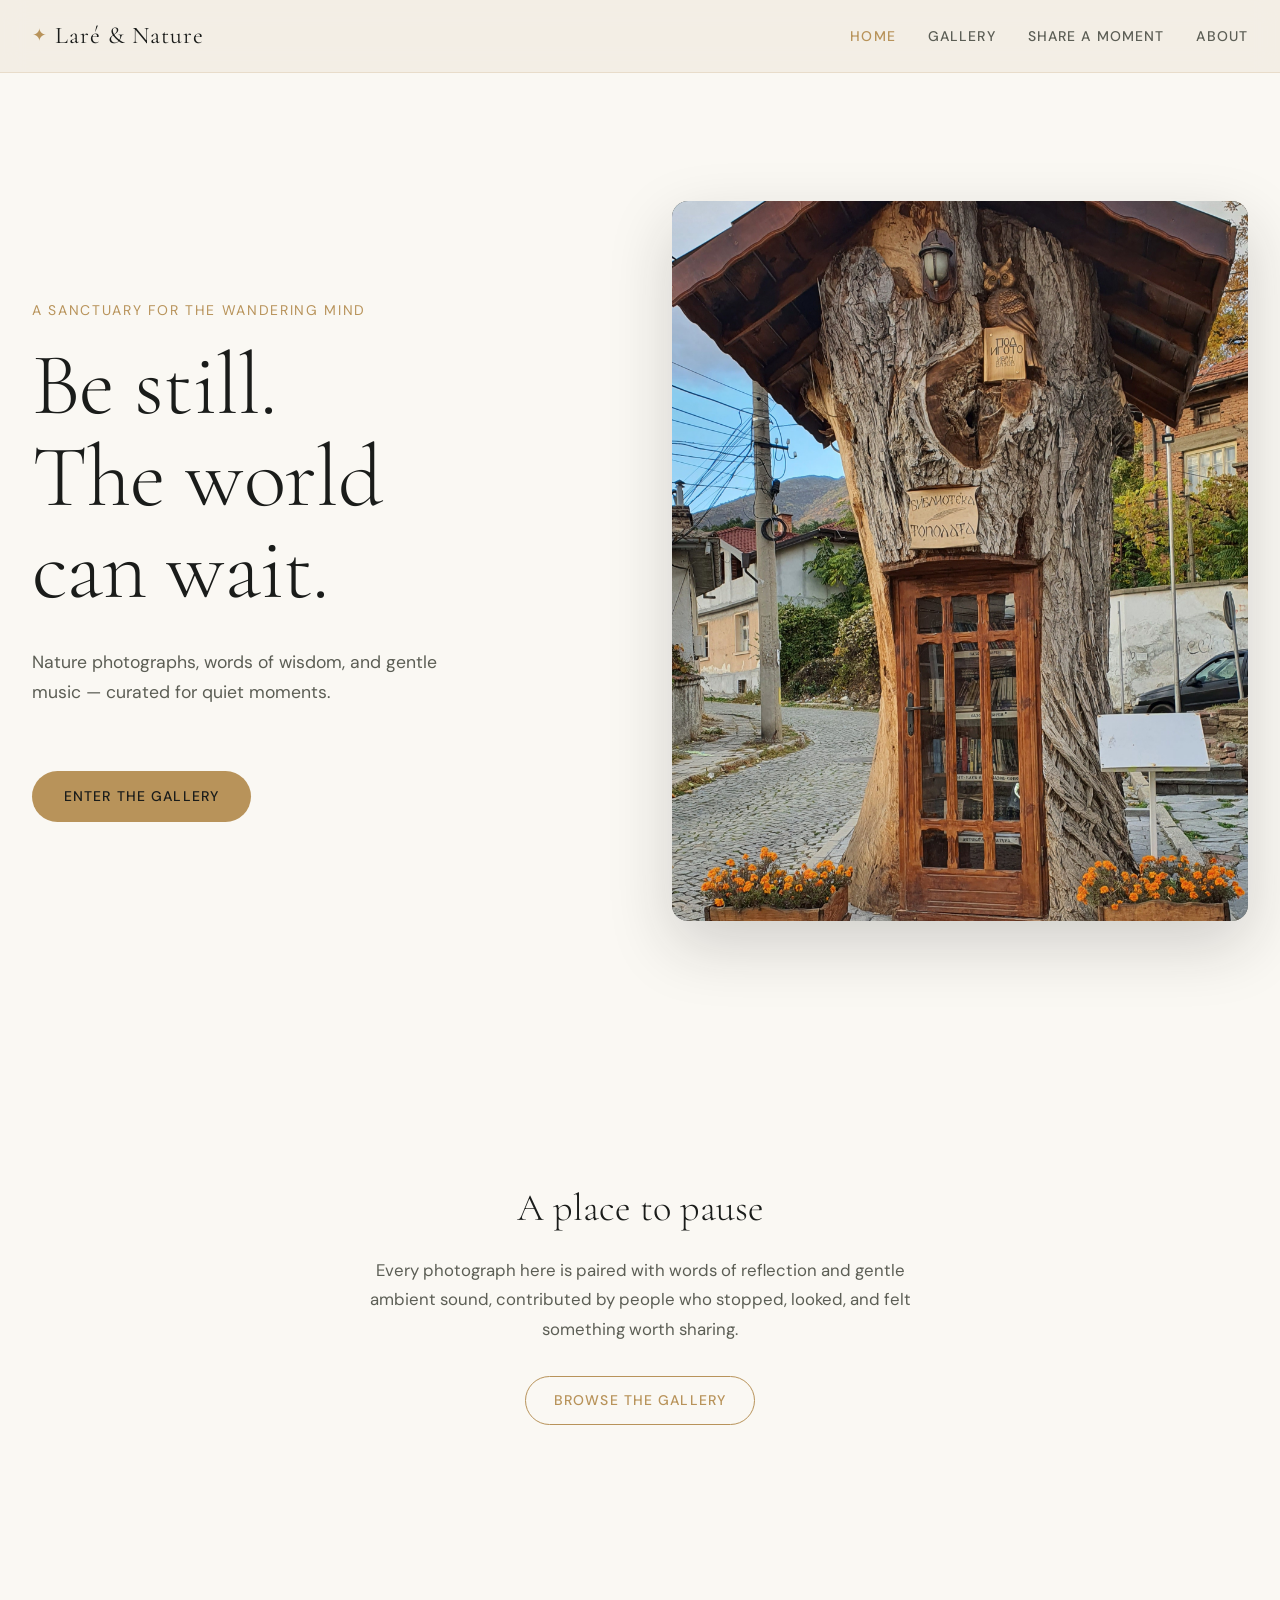
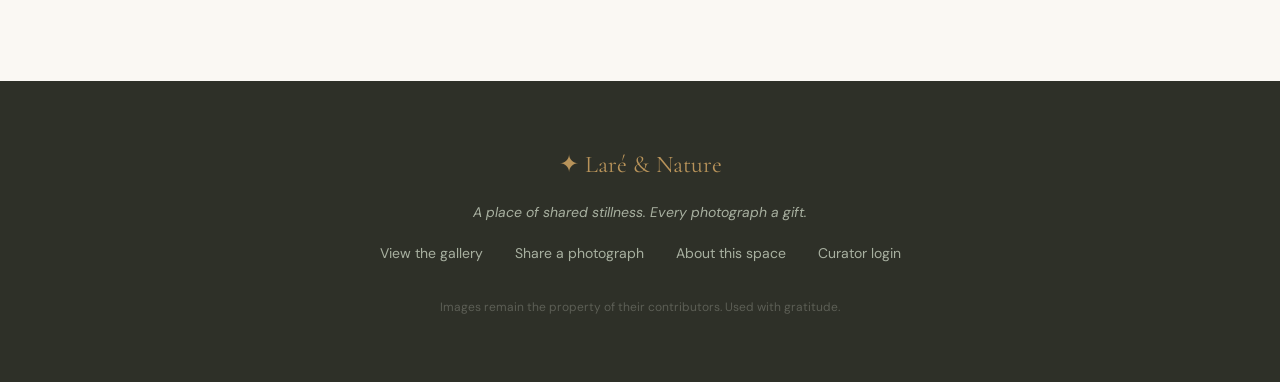
==== index.html @ 1835bf88 "Navigation and image update" ====
<!DOCTYPE html>
<html lang="en">
<head>
  <meta charset="UTF-8" />
  <meta name="viewport" content="width=device-width, initial-scale=1.0" />
  <meta name="description" content="Laré & Nature — a calm space for nature, wisdom, and stillness. Browse beautiful nature photographs paired with words of reflection." />
  <title>Laré & Nature — Find Your Stillness</title>
  <link rel="stylesheet" href="css/main.css" />
  <link rel="preconnect" href="https://fonts.googleapis.com" />
  <link rel="preconnect" href="https://fonts.gstatic.com" crossorigin />
  <link href="https://fonts.googleapis.com/css2?family=Cormorant+Garamond:ital,wght@0,300;0,400;1,300;1,400&family=DM+Sans:wght@300;400;500&display=swap" rel="stylesheet" />
</head>
<body>

  <!-- Skip to main content link for screen readers -->
  <a href="#main-content" class="skip-link">Skip to main content</a>

  <!-- ===== HEADER ===== -->
  <header class="site-header" role="banner">
    <div class="header-inner">
      <a href="index.html" class="logo" aria-label="Laré and Nature home">
        <span class="logo-mark" aria-hidden="true">✦</span>
        <span class="logo-text">Laré &amp; Nature</span>
      </a>
      <nav class="site-nav" aria-label="Main navigation">
        <ul role="list">
          <li><a href="index.html" aria-current="page">Home</a></li>
          <li><a href="pages/gallery.html">Gallery</a></li>
          <li><a href="pages/submit.html">Share a Moment</a></li>
          <li><a href="pages/about.html">About</a></li>
        </ul>
      </nav>
      <button class="nav-toggle" aria-controls="mobile-nav" aria-expanded="false" aria-label="Open navigation menu">
        <span aria-hidden="true">☰</span>
      </button>
    </div>
    <nav id="mobile-nav" class="mobile-nav" aria-label="Mobile navigation" hidden>
      <ul role="list">
        <li><a href="index.html">Home</a></li>
        <li><a href="pages/gallery.html">Gallery</a></li>
        <li><a href="pages/submit.html">Share a Moment</a></li>
        <li><a href="pages/about.html">About</a></li>
      </ul>
    </nav>
  </header>

  <!-- ===== HERO ===== -->
  <main id="main-content">
    <section class="hero" aria-labelledby="hero-heading">
      <div class="hero-text">
        <p class="hero-eyebrow">A sanctuary for the wandering mind</p>
        <h1 id="hero-heading">Be still.<br />The world<br />can wait.</h1>
        <p class="hero-sub">Nature photographs, words of wisdom, and gentle music — curated for quiet moments.</p>
        <a href="pages/gallery.html" class="btn-primary">Enter the gallery</a>
      </div>
      <div class="hero-image-frame">
        <!--
          ⚙️  REPLACE THIS IMAGE
          Put your photo file in the /images folder (e.g. images/hero.jpg)
          then update the src below to match.
        -->
        <img
          src="images/hero.jpg"
          alt="A peaceful nature scene — replace this description with what your photo shows"
          class="hero-photo"
        />
      </div>
    </section>

    <!-- Quiet supporting section so the homepage has a little more presence -->
    <section class="home-intro" aria-labelledby="home-intro-heading">
      <h2 id="home-intro-heading">A place to pause</h2>
      <p>Every photograph here is paired with words of reflection and gentle ambient sound, contributed by people who stopped, looked, and felt something worth sharing.</p>
      <a href="pages/gallery.html" class="btn-secondary">Browse the gallery</a>
    </section>
  </main>

  <!-- ===== FOOTER ===== -->
  <footer class="site-footer" role="contentinfo">
    <div class="footer-inner">
      <p class="footer-logo">✦ Laré &amp; Nature</p>
      <p class="footer-line">A place of shared stillness. Every photograph a gift.</p>
      <nav aria-label="Footer navigation">
        <ul class="footer-links" role="list">
          <li><a href="pages/gallery.html">View the gallery</a></li>
          <li><a href="pages/submit.html">Share a photograph</a></li>
          <li><a href="pages/about.html">About this space</a></li>
          <li><a href="admin/review.html">Curator login</a></li>
        </ul>
      </nav>
      <p class="footer-copy">Images remain the property of their contributors. Used with gratitude.</p>
    </div>
  </footer>

  <script src="js/nav.js"></script>
</body>
</html>
---- css/main.css ----
/* =============================================
   SERENSCAPE — Main Stylesheet
   Design language: deep forest, stone, water-light
   Typefaces: Cormorant Garamond (display) + DM Sans (body)
   ============================================= */

/* ===== TOKENS ===== */
:root {
  /* Palette */
  --ink:        #1a1c1a;     /* near-black, forest floor */
  --bark:       #2e3028;     /* deep olive-brown */
  --stone:      #5c5e55;     /* muted mid grey-green */
  --mist:       #a8b0a0;     /* pale sage */
  --parchment:  #f2ede4;     /* warm off-white */
  --cream:      #faf8f3;     /* page background */
  --gold:       #b8935a;     /* warm amber accent */
  --gold-pale:  #dfc49a;     /* lighter gold for hover */
  --water:      #7a9e9f;     /* cool sage-teal for links */

  /* Type scale */
  --display:    clamp(3rem, 7vw, 5.5rem);
  --h2:         clamp(1.75rem, 3vw, 2.5rem);
  --h3:         1.25rem;
  --body:       1rem;
  --small:      0.875rem;
  --xs:         0.75rem;

  /* Spacing */
  --space-xs:   0.5rem;
  --space-sm:   1rem;
  --space-md:   2rem;
  --space-lg:   4rem;
  --space-xl:   8rem;

  /* Radius */
  --r-sm:       4px;
  --r-md:       8px;
  --r-lg:       16px;

  /* Motion */
  --ease-out:   cubic-bezier(0.22, 1, 0.36, 1);
  --dur-fast:   150ms;
  --dur-med:    300ms;
  --dur-slow:   600ms;
}

/* ===== RESET ===== */
*, *::before, *::after { box-sizing: border-box; margin: 0; padding: 0; }

html {
  scroll-behavior: smooth;
  font-size: 16px;
}

@media (prefers-reduced-motion: reduce) {
  html { scroll-behavior: auto; }
  *, *::before, *::after { animation-duration: 0.01ms !important; transition-duration: 0.01ms !important; }
}

body {
  font-family: 'DM Sans', system-ui, sans-serif;
  font-size: var(--body);
  line-height: 1.65;
  color: var(--ink);
  background: var(--cream);
  -webkit-font-smoothing: antialiased;
}

img { display: block; max-width: 100%; height: auto; }
a { color: var(--water); text-decoration-skip-ink: auto; }
a:hover { color: var(--gold); }
ul[role="list"] { list-style: none; }

/* ===== FOCUS STYLES (WCAG 2.2) ===== */
:focus-visible {
  outline: 3px solid var(--gold);
  outline-offset: 3px;
  border-radius: var(--r-sm);
}

/* ===== SKIP LINK ===== */
.skip-link {
  position: absolute;
  top: -100%;
  left: var(--space-sm);
  z-index: 9999;
  padding: var(--space-xs) var(--space-sm);
  background: var(--gold);
  color: var(--ink);
  font-weight: 500;
  border-radius: var(--r-md);
  text-decoration: none;
  transition: top var(--dur-fast);
}
.skip-link:focus { top: var(--space-sm); }

/* ===== SCREEN-READER ONLY ===== */
.sr-only {
  position: absolute;
  width: 1px; height: 1px;
  padding: 0; margin: -1px;
  overflow: hidden;
  clip: rect(0,0,0,0);
  white-space: nowrap;
  border: 0;
}

/* ===== HEADER ===== */
.site-header {
  position: sticky;
  top: 0;
  z-index: 100;
  background: rgba(242, 237, 228, 0.92);
  backdrop-filter: blur(12px);
  border-bottom: 1px solid rgba(184, 147, 90, 0.2);
}

.header-inner {
  display: flex;
  align-items: center;
  justify-content: space-between;
  max-width: 1280px;
  margin: 0 auto;
  padding: var(--space-sm) var(--space-md);
}

.logo {
  display: flex;
  align-items: center;
  gap: 0.5rem;
  text-decoration: none;
  color: var(--ink);
}

.logo-mark {
  font-size: 1.1rem;
  color: var(--gold);
}

.logo-text {
  font-family: 'Cormorant Garamond', serif;
  font-size: 1.5rem;
  font-weight: 400;
  letter-spacing: 0.04em;
}

.site-nav ul {
  display: flex;
  gap: var(--space-md);
}

.site-nav a {
  font-size: var(--small);
  font-weight: 500;
  letter-spacing: 0.08em;
  text-transform: uppercase;
  color: var(--stone);
  text-decoration: none;
  transition: color var(--dur-fast);
}

.site-nav a:hover,
.site-nav a[aria-current="page"] {
  color: var(--gold);
}

.nav-toggle {
  display: none;
  background: none;
  border: none;
  font-size: 1.4rem;
  cursor: pointer;
  color: var(--ink);
  padding: var(--space-xs);
  border-radius: var(--r-sm);
}

.mobile-nav {
  background: var(--parchment);
  border-top: 1px solid rgba(184,147,90,0.15);
  padding: var(--space-sm) var(--space-md);
}

.mobile-nav ul { display: flex; flex-direction: column; gap: var(--space-sm); }
.mobile-nav a {
  font-size: 1rem;
  font-weight: 500;
  color: var(--stone);
  text-decoration: none;
  display: block;
  padding: var(--space-xs) 0;
}

/* ===== HERO ===== */
.hero {
  display: grid;
  grid-template-columns: 1fr 1fr;
  min-height: 90vh;
  max-width: 1280px;
  margin: 0 auto;
  padding: var(--space-xl) var(--space-md);
  align-items: center;
  gap: var(--space-lg);
}

.hero-eyebrow {
  font-size: var(--small);
  letter-spacing: 0.12em;
  text-transform: uppercase;
  color: var(--gold);
  margin-bottom: var(--space-sm);
}

.hero h1 {
  font-family: 'Cormorant Garamond', serif;
  font-size: var(--display);
  font-weight: 300;
  line-height: 1.05;
  letter-spacing: -0.01em;
  color: var(--ink);
  margin-bottom: var(--space-md);
}

.hero-sub {
  font-size: 1.1rem;
  color: var(--stone);
  max-width: 36ch;
  margin-bottom: var(--space-lg);
  line-height: 1.7;
}

.hero-image-frame {
  border-radius: var(--r-lg);
  overflow: hidden;
  aspect-ratio: 4/5;
  background: linear-gradient(160deg, var(--bark), var(--stone));
  box-shadow: 0 24px 64px rgba(26,28,26,0.18);
}

.hero-photo {
  width: 100%;
  height: 100%;
  object-fit: cover;
  display: block;
}

.hero-placeholder {
  font-size: 5rem;
  opacity: 0.4;
}

/* ===== HOME INTRO (below the fold on the landing page) ===== */
.home-intro {
  max-width: 640px;
  margin: 0 auto;
  padding: var(--space-xl) var(--space-md);
  text-align: center;
}

.home-intro h2 {
  font-family: 'Cormorant Garamond', serif;
  font-size: var(--h2);
  font-weight: 300;
  color: var(--ink);
  margin-bottom: var(--space-sm);
}

.home-intro p {
  color: var(--stone);
  font-size: 1.05rem;
  line-height: 1.75;
  margin-bottom: var(--space-md);
}

/* ===== GALLERY PAGE INTRO (on pages/gallery.html) ===== */
.gallery-page-intro {
  text-align: center;
  max-width: 640px;
  margin: 0 auto;
  padding: var(--space-xl) var(--space-md) var(--space-md);
}

.gallery-page-intro h1 {
  font-family: 'Cormorant Garamond', serif;
  font-size: clamp(2.25rem, 4vw, 3.25rem);
  font-weight: 300;
  color: var(--ink);
  margin: 0.5rem 0 1rem;
}

/* ===== BUTTONS ===== */
.btn-primary {
  display: inline-block;
  padding: 0.85rem 2rem;
  background: var(--gold);
  color: var(--ink);
  font-family: 'DM Sans', sans-serif;
  font-size: var(--small);
  font-weight: 500;
  letter-spacing: 0.08em;
  text-transform: uppercase;
  text-decoration: none;
  border-radius: 100px;
  border: none;
  cursor: pointer;
  transition: background var(--dur-fast), transform var(--dur-fast);
}

.btn-primary:hover { background: var(--gold-pale); transform: translateY(-1px); color: var(--ink); }
.btn-primary:active { transform: translateY(0); }

.btn-secondary {
  display: inline-block;
  padding: 0.75rem 1.75rem;
  background: transparent;
  color: var(--gold);
  font-size: var(--small);
  font-weight: 500;
  letter-spacing: 0.08em;
  text-transform: uppercase;
  text-decoration: none;
  border: 1.5px solid var(--gold);
  border-radius: 100px;
  cursor: pointer;
  transition: background var(--dur-fast), color var(--dur-fast);
}

.btn-secondary:hover { background: var(--gold); color: var(--ink); }

/* ===== GALLERY SECTION ===== */
.gallery-section {
  max-width: 1280px;
  margin: 0 auto;
  padding: var(--space-lg) var(--space-md);
}

.section-header {
  text-align: center;
  margin-bottom: var(--space-lg);
}

.section-header h2 {
  font-family: 'Cormorant Garamond', serif;
  font-size: var(--h2);
  font-weight: 300;
  color: var(--ink);
  margin-bottom: 0.5rem;
}

.section-sub {
  color: var(--stone);
  font-size: 1rem;
  font-style: italic;
}

.gallery-grid {
  display: grid;
  grid-template-columns: repeat(auto-fill, minmax(280px, 1fr));
  gap: 1.5rem;
}

.gallery-card {
  cursor: pointer;
  border-radius: var(--r-lg);
  overflow: hidden;
  background: var(--parchment);
  box-shadow: 0 4px 20px rgba(26,28,26,0.08);
  transition: transform var(--dur-med) var(--ease-out), box-shadow var(--dur-med);
  position: relative;
}

.gallery-card:hover,
.gallery-card:focus-within {
  transform: translateY(-4px);
  box-shadow: 0 12px 40px rgba(26,28,26,0.14);
}

.gallery-card-image {
  width: 100%;
  aspect-ratio: 4/3;
  object-fit: cover;
  display: block;
}

.gallery-card-image-placeholder {
  width: 100%;
  aspect-ratio: 4/3;
  background: linear-gradient(135deg, var(--bark), var(--stone));
  display: flex;
  align-items: center;
  justify-content: center;
  font-size: 2.5rem;
  color: rgba(255,255,255,0.3);
}

.gallery-card-body {
  padding: 1rem 1.25rem 1.25rem;
}

.gallery-card-title {
  font-family: 'Cormorant Garamond', serif;
  font-size: 1.2rem;
  font-weight: 400;
  color: var(--ink);
  margin-bottom: 0.35rem;
}

.gallery-card-preview {
  font-size: var(--small);
  color: var(--stone);
  line-height: 1.5;
  display: -webkit-box;
  -webkit-line-clamp: 2;
  -webkit-box-orient: vertical;
  overflow: hidden;
}

.gallery-card-open {
  position: absolute;
  inset: 0;
  opacity: 0;
  cursor: pointer;
  background: none;
  border: none;
}

.gallery-loading,
.gallery-empty {
  text-align: center;
  padding: var(--space-xl) var(--space-md);
  color: var(--stone);
  font-style: italic;
  grid-column: 1 / -1;
}

/* ===== LIGHTBOX ===== */
.lightbox {
  position: fixed;
  inset: 0;
  z-index: 1000;
  display: flex;
  align-items: center;
  justify-content: center;
}

.lightbox[hidden] { display: none; }

.lightbox-backdrop {
  position: absolute;
  inset: 0;
  background: rgba(26, 28, 26, 0.88);
  backdrop-filter: blur(6px);
  cursor: pointer;
}

.lightbox-container {
  position: relative;
  display: grid;
  grid-template-columns: 1fr 1fr;
  width: min(92vw, 1100px);
  max-height: 90vh;
  border-radius: var(--r-lg);
  overflow: hidden;
  box-shadow: 0 40px 100px rgba(0,0,0,0.4);
}

.lightbox-image-pane {
  position: relative;
  background: var(--bark);
  overflow: hidden;
}

.lightbox-photo {
  width: 100%;
  height: 100%;
  object-fit: cover;
  display: block;
}

.lightbox-image-meta {
  position: absolute;
  bottom: 0;
  left: 0;
  right: 0;
  padding: 1rem;
  background: linear-gradient(transparent, rgba(0,0,0,0.5));
}

.lightbox-location {
  color: rgba(255,255,255,0.7);
  font-size: var(--xs);
  letter-spacing: 0.08em;
}

.lightbox-wisdom-pane {
  background: var(--parchment);
  padding: 2.5rem 2rem 2rem;
  overflow-y: auto;
  display: flex;
  flex-direction: column;
  gap: var(--space-md);
  position: relative;
}

.lightbox-close {
  position: absolute;
  top: 1rem;
  right: 1rem;
  width: 36px;
  height: 36px;
  border-radius: 50%;
  border: 1.5px solid var(--mist);
  background: transparent;
  color: var(--stone);
  cursor: pointer;
  font-size: 0.9rem;
  display: flex;
  align-items: center;
  justify-content: center;
  transition: background var(--dur-fast), color var(--dur-fast), border-color var(--dur-fast);
}

.lightbox-close:hover {
  background: var(--gold);
  color: var(--ink);
  border-color: var(--gold);
}

.wisdom-content { flex: 1; }

.wisdom-mark {
  color: var(--gold);
  font-size: 1.4rem;
  margin-bottom: var(--space-sm);
  display: block;
}

.wisdom-title {
  font-family: 'Cormorant Garamond', serif;
  font-size: 1.6rem;
  font-weight: 300;
  color: var(--ink);
  margin-bottom: var(--space-sm);
  line-height: 1.25;
}

.wisdom-quote {
  border-left: 2px solid var(--gold);
  padding-left: 1rem;
  margin: var(--space-sm) 0;
}

.wisdom-quote p {
  font-family: 'Cormorant Garamond', serif;
  font-size: 1.1rem;
  font-style: italic;
  line-height: 1.75;
  color: var(--bark);
}

.wisdom-attribution {
  font-size: var(--small);
  color: var(--mist);
  letter-spacing: 0.06em;
  margin-top: var(--space-xs);
}

/* ===== MUSIC PLAYER ===== */
.music-player {
  border-top: 1px solid rgba(92,94,85,0.15);
  padding-top: var(--space-sm);
}

.music-label {
  font-size: var(--xs);
  letter-spacing: 0.1em;
  text-transform: uppercase;
  color: var(--mist);
  margin-bottom: 0.75rem;
}

.music-options {
  display: flex;
  flex-wrap: wrap;
  gap: 0.5rem;
  margin-bottom: var(--space-sm);
}

.music-btn {
  display: flex;
  align-items: center;
  gap: 0.4rem;
  padding: 0.4rem 0.85rem;
  border-radius: 100px;
  border: 1.5px solid var(--mist);
  background: transparent;
  color: var(--stone);
  font-family: 'DM Sans', sans-serif;
  font-size: var(--xs);
  cursor: pointer;
  transition: all var(--dur-fast);
  min-height: 36px; /* WCAG touch target */
}

.music-btn:hover {
  border-color: var(--gold);
  color: var(--gold);
}

.music-btn[aria-checked="true"] {
  background: var(--gold);
  border-color: var(--gold);
  color: var(--ink);
}

.music-icon { font-size: 0.9rem; }

.volume-row {
  display: flex;
  align-items: center;
  gap: 0.5rem;
}

.volume-slider {
  flex: 1;
  -webkit-appearance: none;
  height: 4px;
  border-radius: 2px;
  background: var(--mist);
  outline: none;
  cursor: pointer;
}

.volume-slider::-webkit-slider-thumb {
  -webkit-appearance: none;
  width: 16px;
  height: 16px;
  border-radius: 50%;
  background: var(--gold);
  cursor: pointer;
}

.volume-slider::-moz-range-thumb {
  width: 16px;
  height: 16px;
  border-radius: 50%;
  background: var(--gold);
  border: none;
  cursor: pointer;
}

/* ===== LIGHTBOX NAV ===== */
.lightbox-nav {
  display: flex;
  justify-content: space-between;
  gap: 1rem;
  padding-top: var(--space-xs);
  border-top: 1px solid rgba(92,94,85,0.15);
}

.lightbox-prev,
.lightbox-next {
  background: none;
  border: 1.5px solid var(--mist);
  border-radius: 100px;
  padding: 0.5rem 1.25rem;
  font-size: var(--small);
  color: var(--stone);
  cursor: pointer;
  transition: all var(--dur-fast);
  min-height: 44px;
}

.lightbox-prev:hover,
.lightbox-next:hover {
  border-color: var(--gold);
  color: var(--gold);
}

/* ===== FOOTER ===== */
.site-footer {
  background: var(--bark);
  color: var(--mist);
  padding: var(--space-lg) var(--space-md);
  margin-top: var(--space-xl);
}

.footer-inner {
  max-width: 1280px;
  margin: 0 auto;
  text-align: center;
  display: flex;
  flex-direction: column;
  gap: var(--space-sm);
}

.footer-logo {
  font-family: 'Cormorant Garamond', serif;
  font-size: 1.5rem;
  color: var(--gold);
}

.footer-line {
  font-size: var(--small);
  font-style: italic;
  color: var(--mist);
}

.footer-links {
  display: flex;
  justify-content: center;
  flex-wrap: wrap;
  gap: var(--space-md);
}

.footer-links a {
  color: var(--mist);
  text-decoration: none;
  font-size: var(--small);
  transition: color var(--dur-fast);
}

.footer-links a:hover { color: var(--gold); }

.footer-copy {
  font-size: var(--xs);
  color: var(--stone);
  margin-top: var(--space-sm);
}

/* ===== FORM STYLES (shared) ===== */
.form-group {
  display: flex;
  flex-direction: column;
  gap: 0.4rem;
}

.form-label {
  font-size: var(--small);
  font-weight: 500;
  color: var(--bark);
  letter-spacing: 0.02em;
}

.form-label .required {
  color: var(--gold);
  margin-left: 2px;
}

.form-input,
.form-textarea,
.form-select {
  padding: 0.75rem 1rem;
  border: 1.5px solid var(--mist);
  border-radius: var(--r-md);
  font-family: 'DM Sans', sans-serif;
  font-size: var(--body);
  color: var(--ink);
  background: var(--cream);
  transition: border-color var(--dur-fast);
  width: 100%;
}

.form-input:focus,
.form-textarea:focus,
.form-select:focus {
  border-color: var(--gold);
  outline: none;
  box-shadow: 0 0 0 3px rgba(184,147,90,0.2);
}

.form-textarea { min-height: 160px; resize: vertical; line-height: 1.6; }

.form-hint {
  font-size: var(--xs);
  color: var(--mist);
}

.form-error {
  font-size: var(--xs);
  color: #c0392b;
  display: none;
}

.form-error[aria-live="assertive"] { display: block; }

/* Upload zone */
.upload-zone {
  border: 2px dashed var(--mist);
  border-radius: var(--r-lg);
  padding: var(--space-lg);
  text-align: center;
  cursor: pointer;
  transition: border-color var(--dur-fast), background var(--dur-fast);
  position: relative;
}

.upload-zone:hover,
.upload-zone.drag-over {
  border-color: var(--gold);
  background: rgba(184,147,90,0.05);
}

.upload-zone input[type="file"] {
  position: absolute;
  inset: 0;
  opacity: 0;
  width: 100%;
  height: 100%;
  cursor: pointer;
}

.upload-icon { font-size: 2.5rem; margin-bottom: 0.5rem; color: var(--mist); }
.upload-prompt { font-size: var(--small); color: var(--stone); }
.upload-prompt strong { color: var(--gold); }
.upload-preview { margin-top: var(--space-sm); border-radius: var(--r-md); max-height: 200px; object-fit: cover; display: none; }

/* ===== RESPONSIVE ===== */
@media (max-width: 768px) {
  .hero {
    grid-template-columns: 1fr;
    min-height: auto;
    padding: var(--space-lg) var(--space-sm);
    text-align: center;
  }

  .hero-sub { margin-left: auto; margin-right: auto; }
  .hero-image-frame { aspect-ratio: 16/10; order: -1; margin-bottom: var(--space-md); }

  .site-nav { display: none; }
  .nav-toggle { display: flex; align-items: center; justify-content: center; }

  .lightbox-container {
    grid-template-columns: 1fr;
    grid-template-rows: 45vh 1fr;
    max-height: 95vh;
    width: 96vw;
  }

  .lightbox-image-pane { height: 45vh; }
  .lightbox-wisdom-pane { padding: 1.5rem 1.25rem; }

  .gallery-grid { grid-template-columns: repeat(auto-fill, minmax(240px, 1fr)); }
}

@media (max-width: 480px) {
  .gallery-grid { grid-template-columns: 1fr; }
}

/* ===== HIGH CONTRAST SUPPORT ===== */
@media (prefers-contrast: high) {
  :root {
    --gold: #c8a060;
    --stone: #444;
    --mist: #666;
  }
  .gallery-card { border: 1px solid var(--stone); }
}
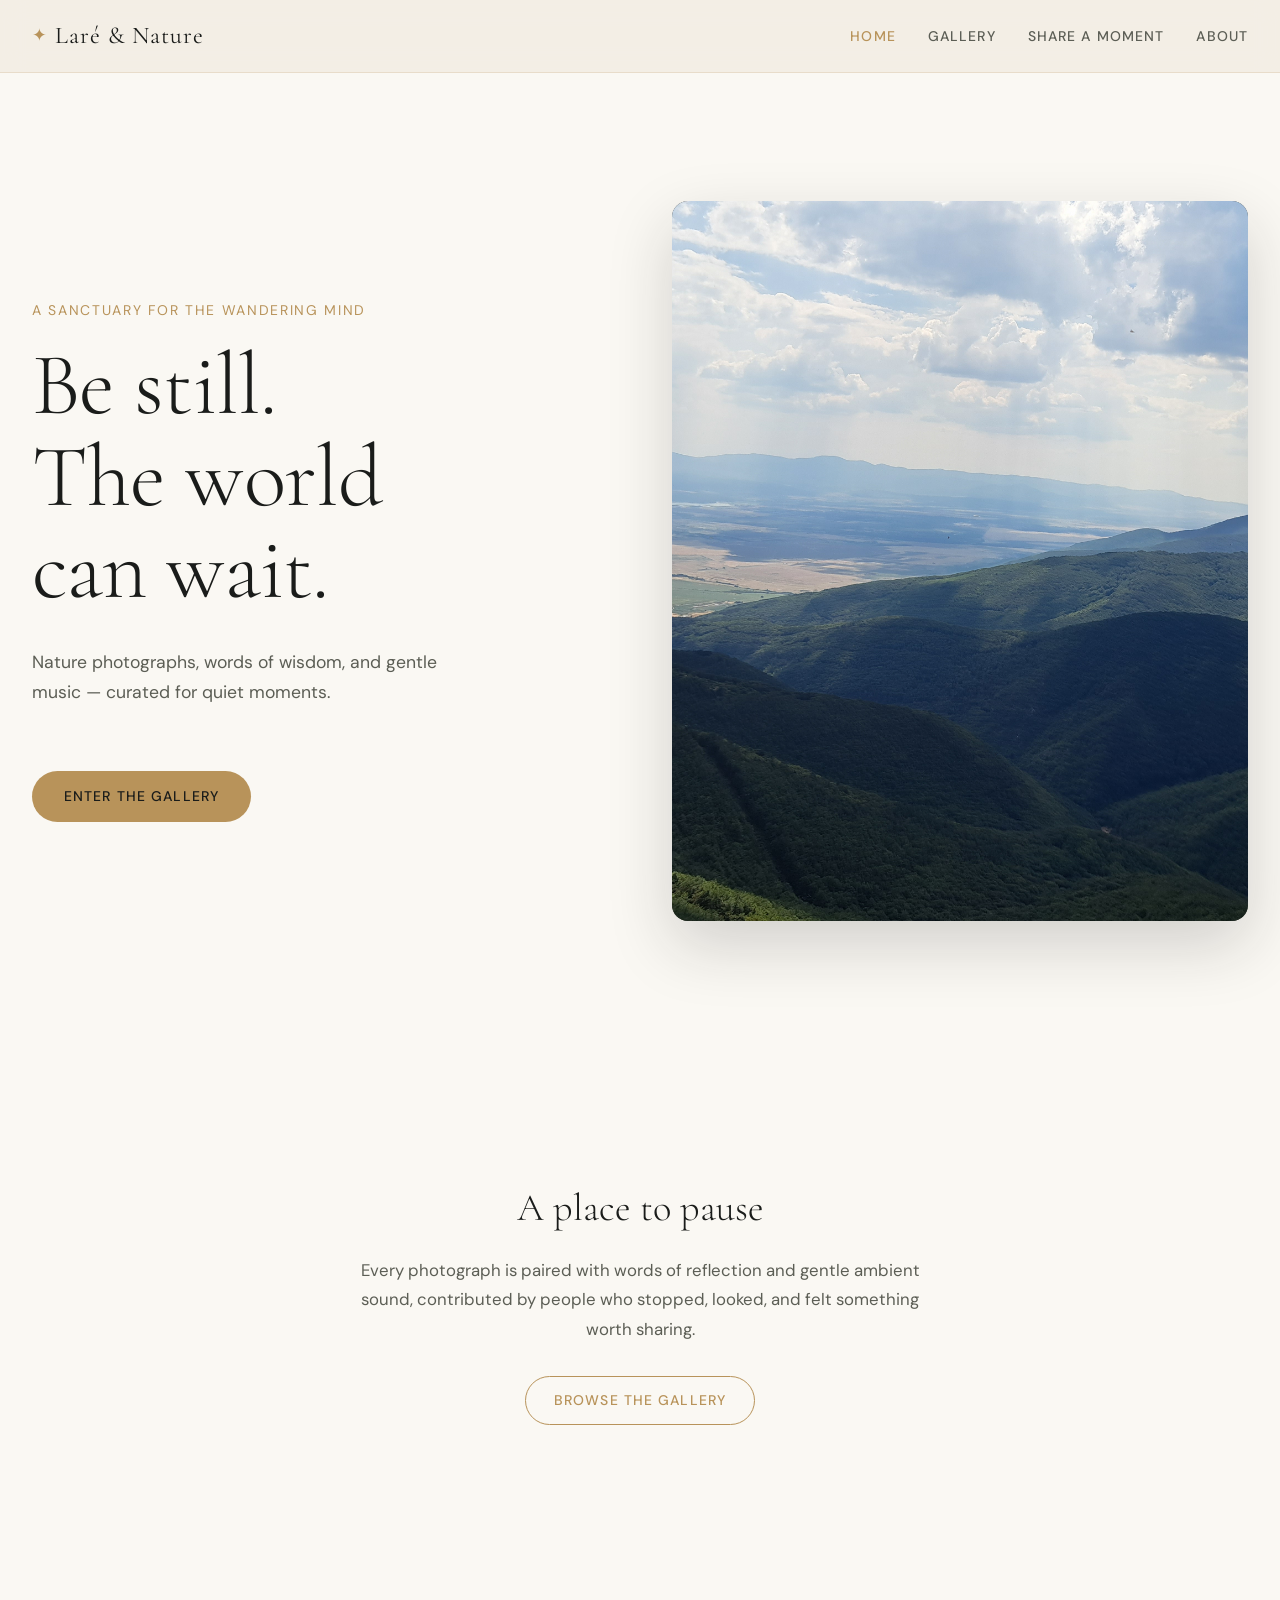
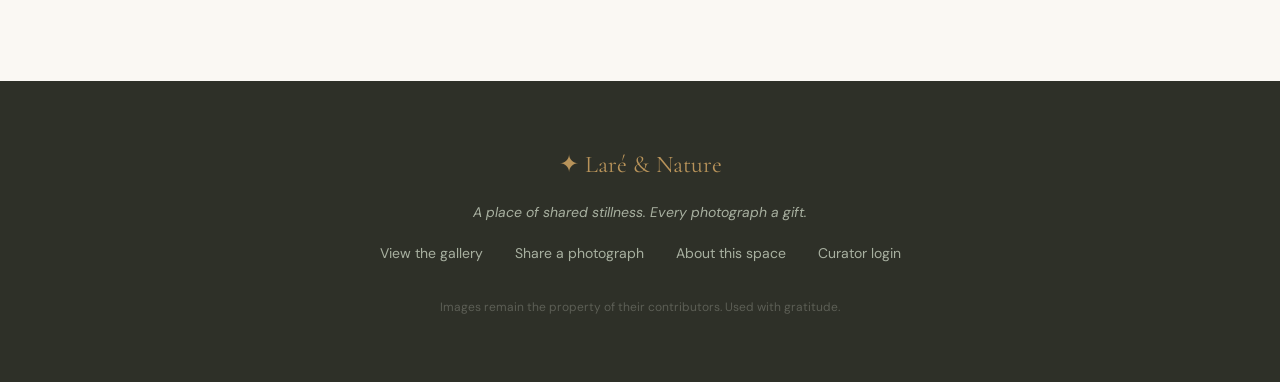
==== commit 442cbe02: "Grammer update" ====
--- a/index.html
+++ b/index.html
@@ -3,7 +3,7 @@
 <head>
   <meta charset="UTF-8" />
   <meta name="viewport" content="width=device-width, initial-scale=1.0" />
-  <meta name="description" content="Laré & Nature — a calm space for nature, wisdom, and stillness. Browse beautiful nature photographs paired with words of reflection." />
+  <meta name="description" content="Laré & Nature — a calm space for nature, wisdom and stillness. Browse beautiful nature photographs paired with words of reflection." />
   <title>Laré & Nature — Find Your Stillness</title>
   <link rel="stylesheet" href="css/main.css" />
   <link rel="preconnect" href="https://fonts.googleapis.com" />
@@ -70,7 +70,7 @@
     <!-- Quiet supporting section so the homepage has a little more presence -->
     <section class="home-intro" aria-labelledby="home-intro-heading">
       <h2 id="home-intro-heading">A place to pause</h2>
-      <p>Every photograph here is paired with words of reflection and gentle ambient sound, contributed by people who stopped, looked, and felt something worth sharing.</p>
+      <p>Every photograph is paired with words of reflection and gentle ambient sound, contributed by people who stopped, looked, and felt something worth sharing.</p>
       <a href="pages/gallery.html" class="btn-secondary">Browse the gallery</a>
     </section>
   </main>
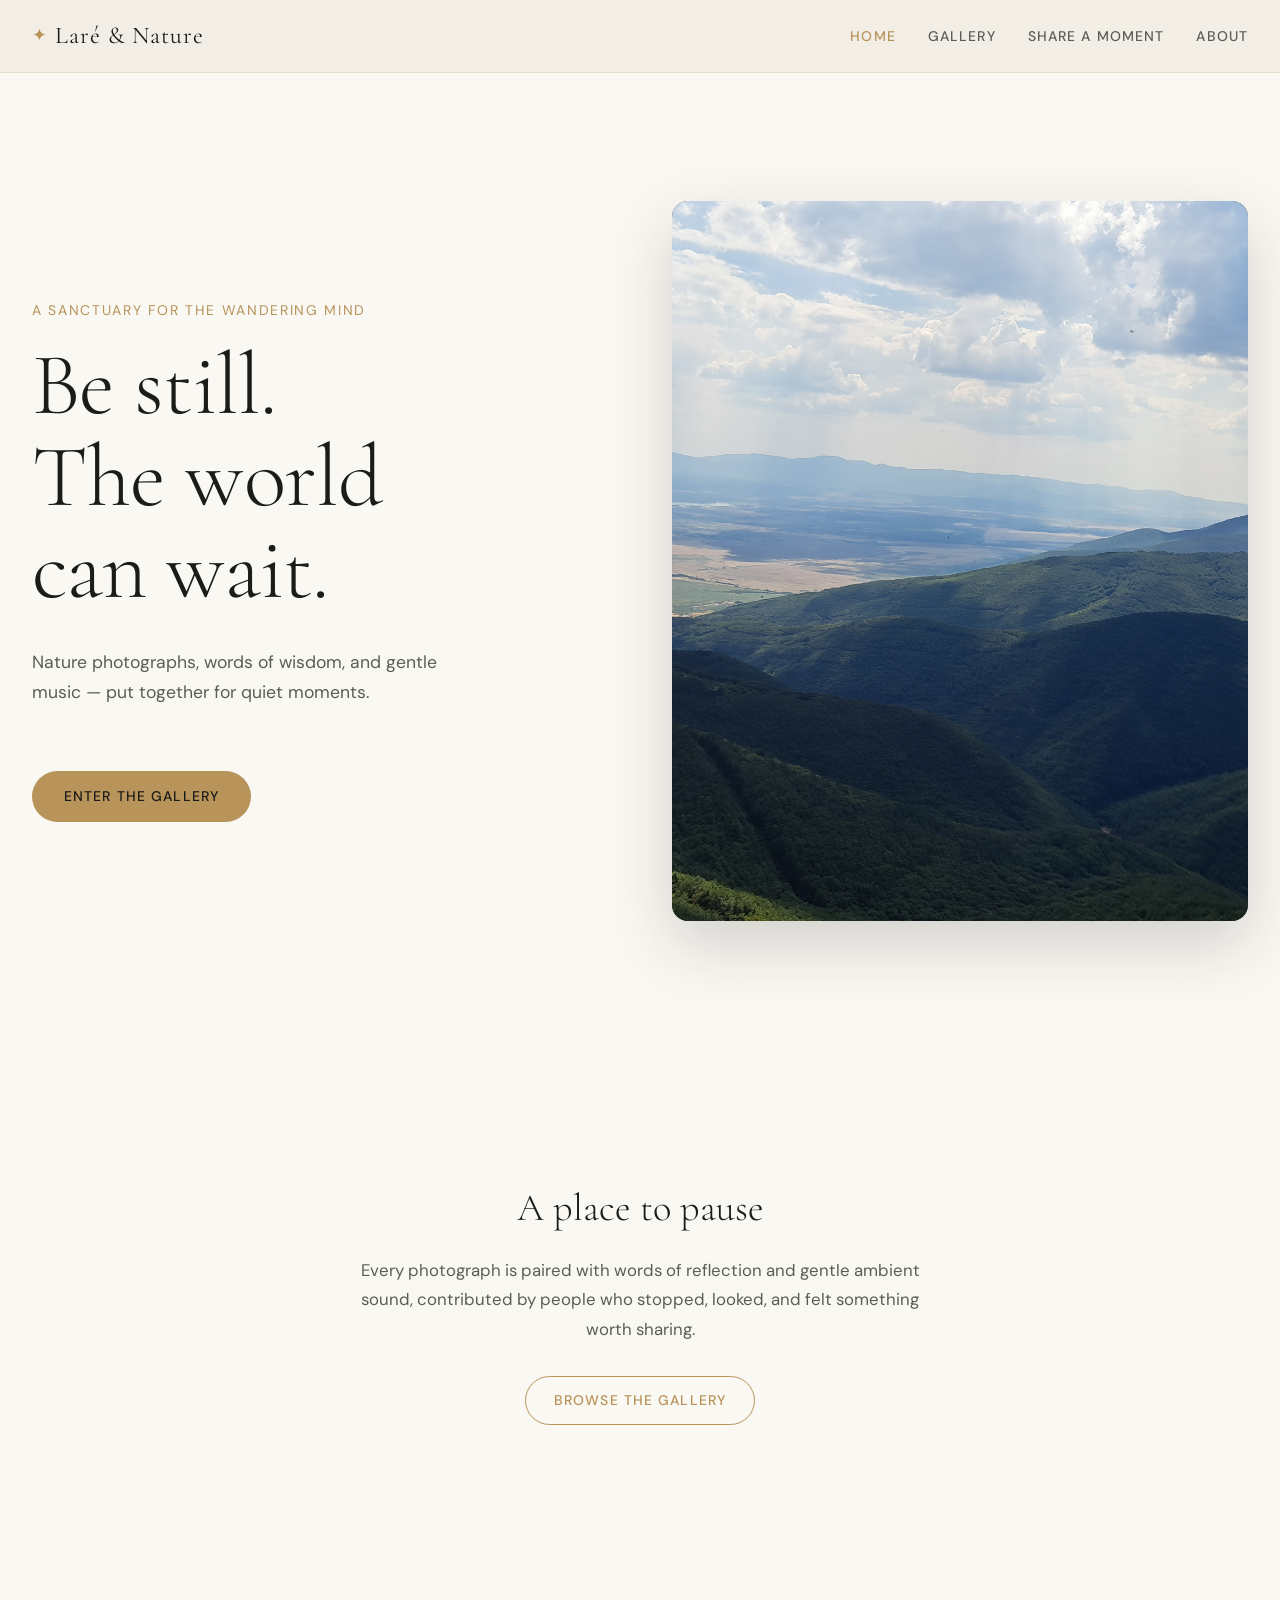
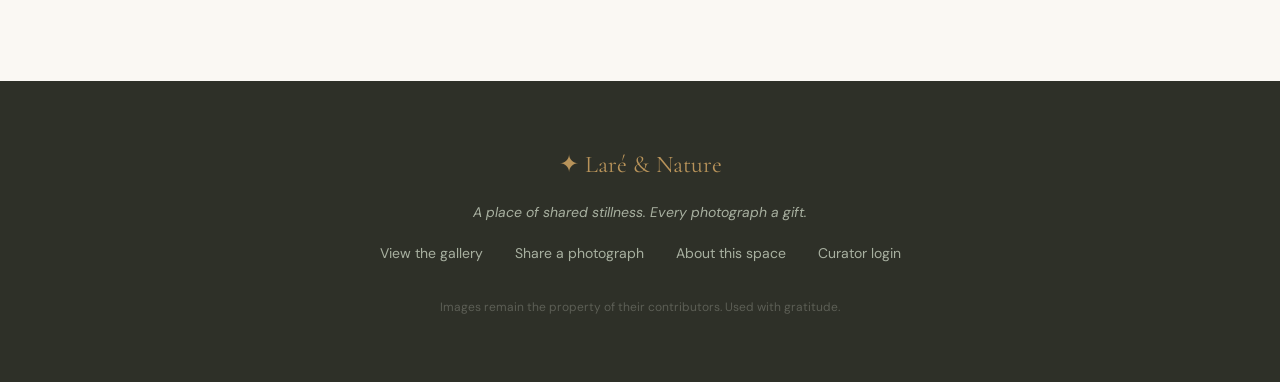
==== commit f7d30b99: "Alt text description Alt text description of landing page image included" ====
--- a/index.html
+++ b/index.html
@@ -50,7 +50,7 @@
       <div class="hero-text">
         <p class="hero-eyebrow">A sanctuary for the wandering mind</p>
         <h1 id="hero-heading">Be still.<br />The world<br />can wait.</h1>
-        <p class="hero-sub">Nature photographs, words of wisdom, and gentle music — curated for quiet moments.</p>
+        <p class="hero-sub">Nature photographs, words of wisdom, and gentle music — put together for quiet moments.</p>
         <a href="pages/gallery.html" class="btn-primary">Enter the gallery</a>
       </div>
       <div class="hero-image-frame">
@@ -61,7 +61,7 @@
         -->
         <img
           src="images/hero.jpg"
-          alt="A peaceful nature scene — replace this description with what your photo shows"
+          alt="Green mountain landscape with a cloudy sky"
           class="hero-photo"
         />
       </div>
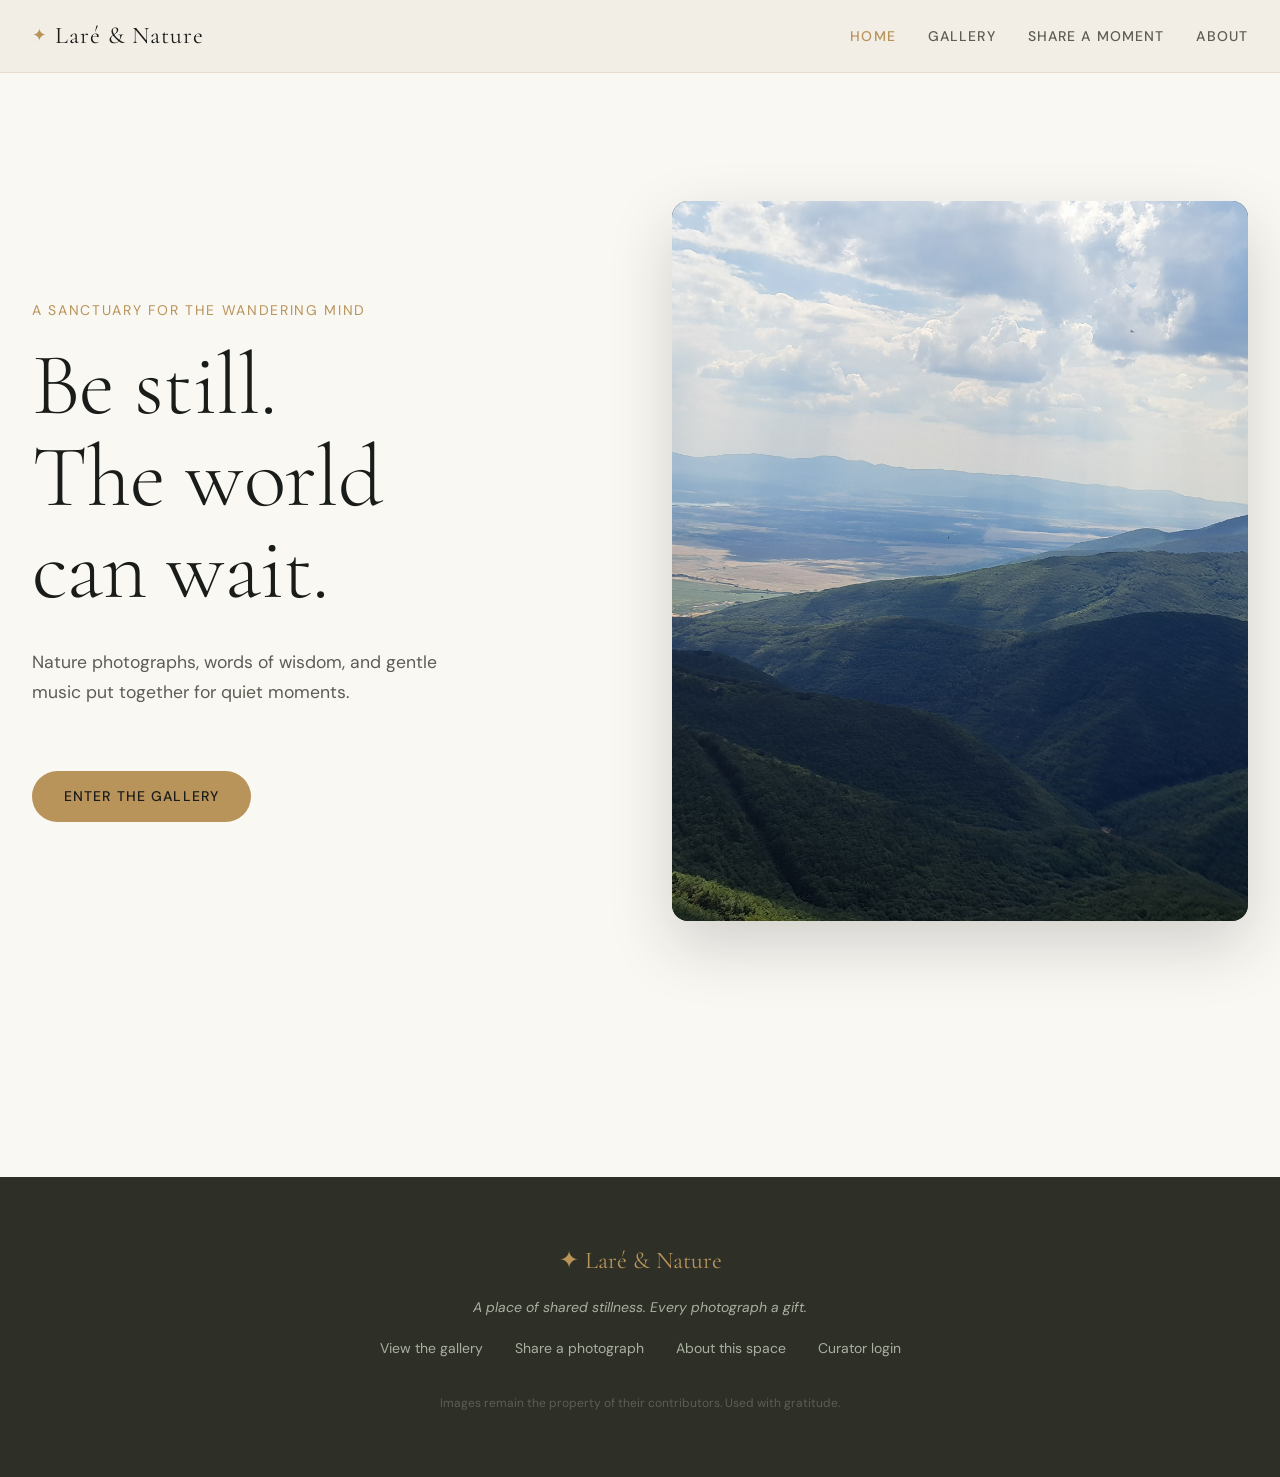
==== commit ec04933d: "Index update" ====
--- a/index.html
+++ b/index.html
@@ -50,7 +50,7 @@
       <div class="hero-text">
         <p class="hero-eyebrow">A sanctuary for the wandering mind</p>
         <h1 id="hero-heading">Be still.<br />The world<br />can wait.</h1>
-        <p class="hero-sub">Nature photographs, words of wisdom, and gentle music — put together for quiet moments.</p>
+        <p class="hero-sub">Nature photographs, words of wisdom, and gentle music put together for quiet moments.</p>
         <a href="pages/gallery.html" class="btn-primary">Enter the gallery</a>
       </div>
       <div class="hero-image-frame">
@@ -67,12 +67,6 @@
       </div>
     </section>
 
-    <!-- Quiet supporting section so the homepage has a little more presence -->
-    <section class="home-intro" aria-labelledby="home-intro-heading">
-      <h2 id="home-intro-heading">A place to pause</h2>
-      <p>Every photograph is paired with words of reflection and gentle ambient sound, contributed by people who stopped, looked, and felt something worth sharing.</p>
-      <a href="pages/gallery.html" class="btn-secondary">Browse the gallery</a>
-    </section>
   </main>
 
   <!-- ===== FOOTER ===== -->
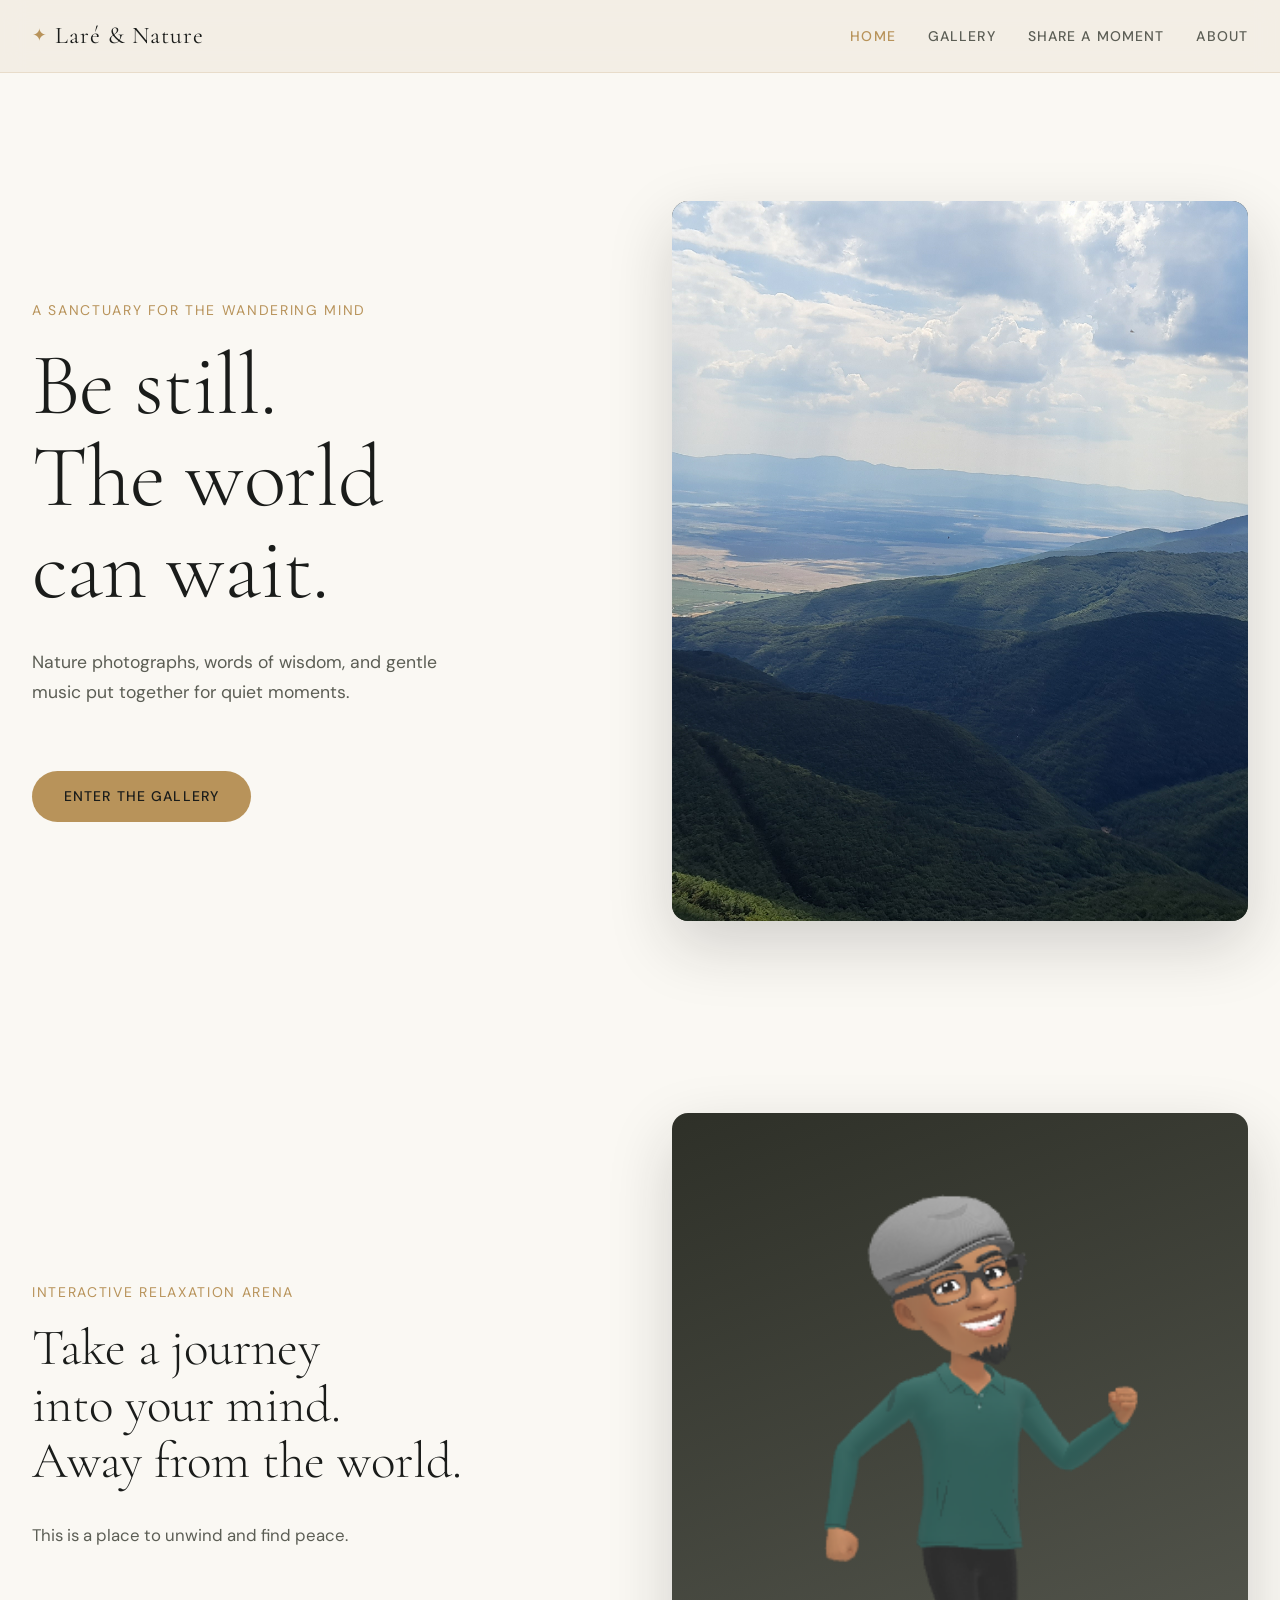
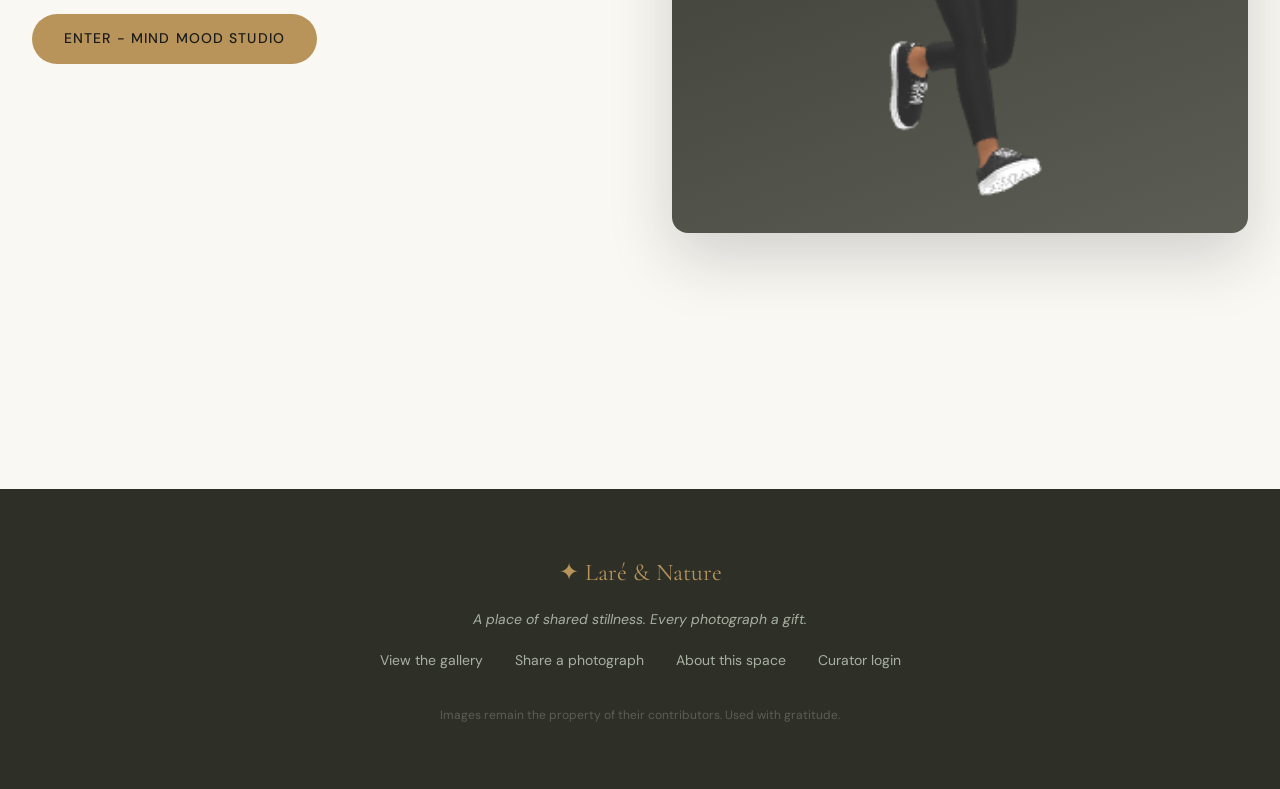
==== commit fc52487e: "MOOD Section added to HTML" ====
--- a/index.html
+++ b/index.html
@@ -51,18 +51,35 @@
         <p class="hero-eyebrow">A sanctuary for the wandering mind</p>
         <h1 id="hero-heading">Be still.<br />The world<br />can wait.</h1>
         <p class="hero-sub">Nature photographs, words of wisdom, and gentle music put together for quiet moments.</p>
-        <a href="pages/gallery.html" class="btn-primary">Enter the gallery</a>
+        <a href="https://lare-akin.github.io/Mind-Mood-Studio/" class="btn-primary">Enter the gallery</a>
       </div>
       <div class="hero-image-frame">
-        <!--
-          ⚙️  REPLACE THIS IMAGE
-          Put your photo file in the /images folder (e.g. images/hero.jpg)
-          then update the src below to match.
-        -->
+        
         <img
           src="images/hero.jpg"
           alt="Green mountain landscape with a cloudy sky"
           class="hero-photo"
+        />
+      </div>
+    </section>
+
+  </main>
+
+  <!-- ===== MOOD ===== -->
+  <main id="main-content">
+    <section class="mood" aria-labelledby="mood-heading">
+      <div class="mood-text">
+        <p class="mood-eyebrow">Interactive relaxation arena</p>
+        <h1 id="mood-heading">Take a journey<br />into your mind.<br />Away from the world.</h1>
+        <p class="mood-sub">This is a place to unwind and find peace.</p>
+        <a href="https://lare-akin.github.io/Mind-Mood-Studio/" class="btn-primary">Enter - mind mood studio</a>
+      </div>
+      <div class="mood-image-frame">
+        
+        <img
+          src="images/mood.png"
+          alt="Male character taking a walk"
+          class="mood-photo"
         />
       </div>
     </section>
--- a/css/main.css
+++ b/css/main.css
@@ -856,3 +856,67 @@
   }
   .gallery-card { border: 1px solid var(--stone); }
 }
+
+/* ===== MOOD SECTION ===== */
+.mood {
+  display: grid;
+  grid-template-columns: 1fr 1fr;
+  max-width: 1280px;
+  margin: 0 auto;
+  padding: var(--space-lg) var(--space-md) var(--space-xl);
+  align-items: center;
+  gap: var(--space-lg);
+}
+
+.mood-eyebrow {
+  font-size: var(--small);
+  letter-spacing: 0.12em;
+  text-transform: uppercase;
+  color: var(--gold);
+  margin-bottom: var(--space-sm);
+}
+
+.mood h1 {
+  font-family: 'Cormorant Garamond', serif;
+  font-size: clamp(2rem, 4vw, 3.5rem);
+  font-weight: 300;
+  line-height: 1.1;
+  color: var(--ink);
+  margin-bottom: var(--space-md);
+}
+
+.mood-sub {
+  font-size: 1.05rem;
+  color: var(--stone);
+  max-width: 36ch;
+  margin-bottom: var(--space-lg);
+  line-height: 1.7;
+}
+
+.mood-image-frame {
+  border-radius: var(--r-lg);
+  overflow: hidden;
+  aspect-ratio: 4/5;
+  background: linear-gradient(160deg, var(--bark), var(--stone));
+  box-shadow: 0 24px 64px rgba(26,28,26,0.18);
+}
+
+.mood-photo {
+  width: 100%;
+  height: 100%;
+  object-fit: cover;
+  display: block;
+}
+
+/* Mobile */
+@media (max-width: 768px) {
+  .mood {
+    grid-template-columns: 1fr;
+    padding: var(--space-lg) var(--space-sm);
+  }
+  .mood-image-frame {
+    aspect-ratio: 16/10;
+    order: -1;
+    margin-bottom: var(--space-md);
+  }
+}
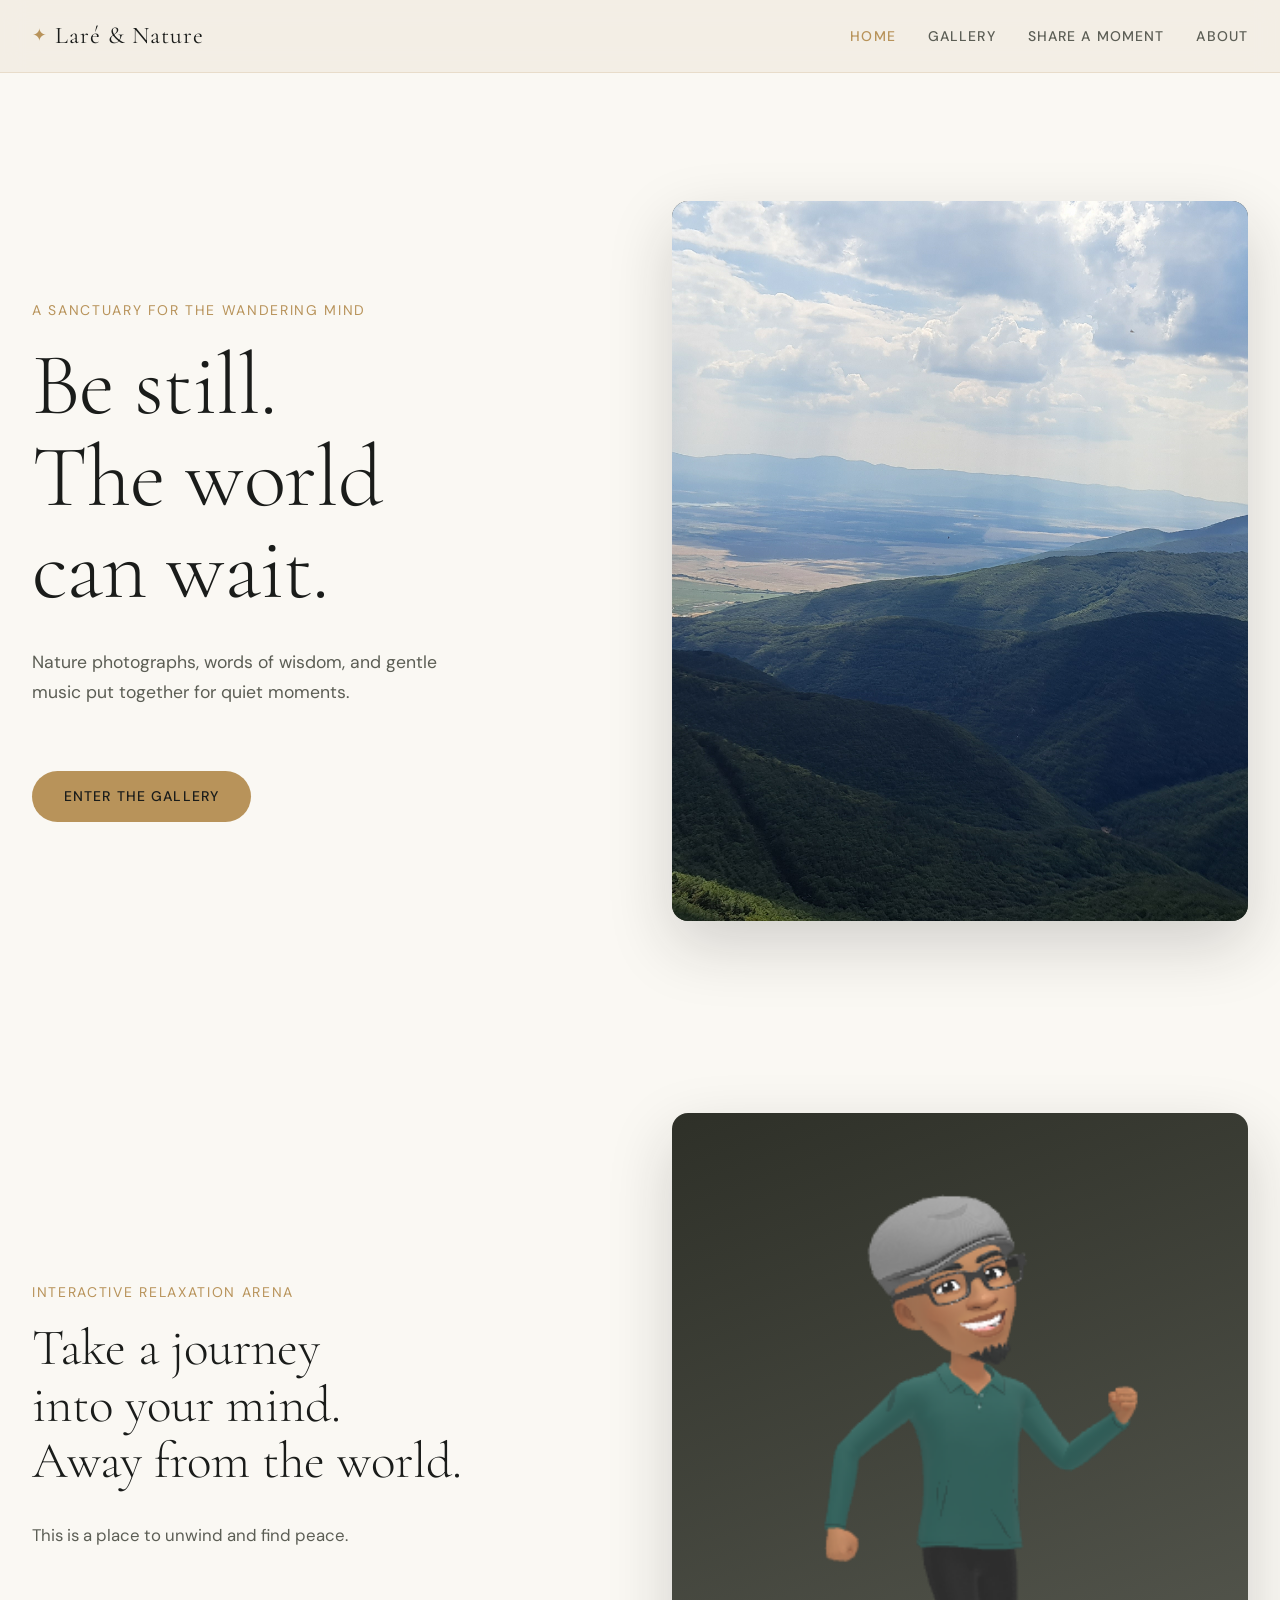
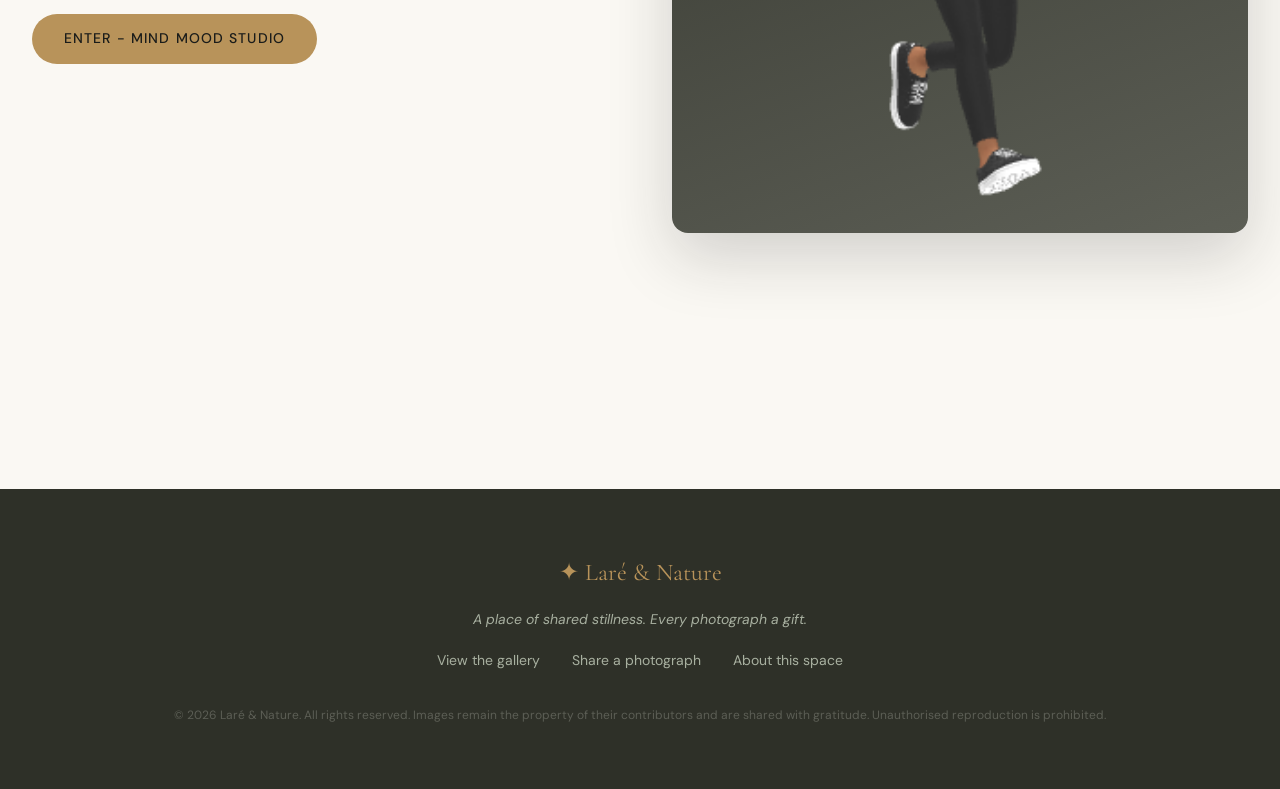
==== commit b566bd8b: "Updates" ====
--- a/index.html
+++ b/index.html
@@ -51,7 +51,7 @@
         <p class="hero-eyebrow">A sanctuary for the wandering mind</p>
         <h1 id="hero-heading">Be still.<br />The world<br />can wait.</h1>
         <p class="hero-sub">Nature photographs, words of wisdom, and gentle music put together for quiet moments.</p>
-        <a href="https://lare-akin.github.io/Mind-Mood-Studio/" class="btn-primary">Enter the gallery</a>
+        <a href="pages/gallery.html" class="btn-primary">Enter the gallery</a>
       </div>
       <div class="hero-image-frame">
         
@@ -96,13 +96,15 @@
           <li><a href="pages/gallery.html">View the gallery</a></li>
           <li><a href="pages/submit.html">Share a photograph</a></li>
           <li><a href="pages/about.html">About this space</a></li>
-          <li><a href="admin/review.html">Curator login</a></li>
         </ul>
       </nav>
-      <p class="footer-copy">Images remain the property of their contributors. Used with gratitude.</p>
+      <p class="footer-copy">&copy; <span id="footer-year"></span> Laré & Nature. All rights reserved. Images remain the property of their contributors and are shared with gratitude. Unauthorised reproduction is prohibited.</p>
     </div>
   </footer>
 
   <script src="js/nav.js"></script>
+  <script>
+  document.getElementById('footer-year').textContent = new Date().getFullYear();
+</script>
 </body>
 </html>
